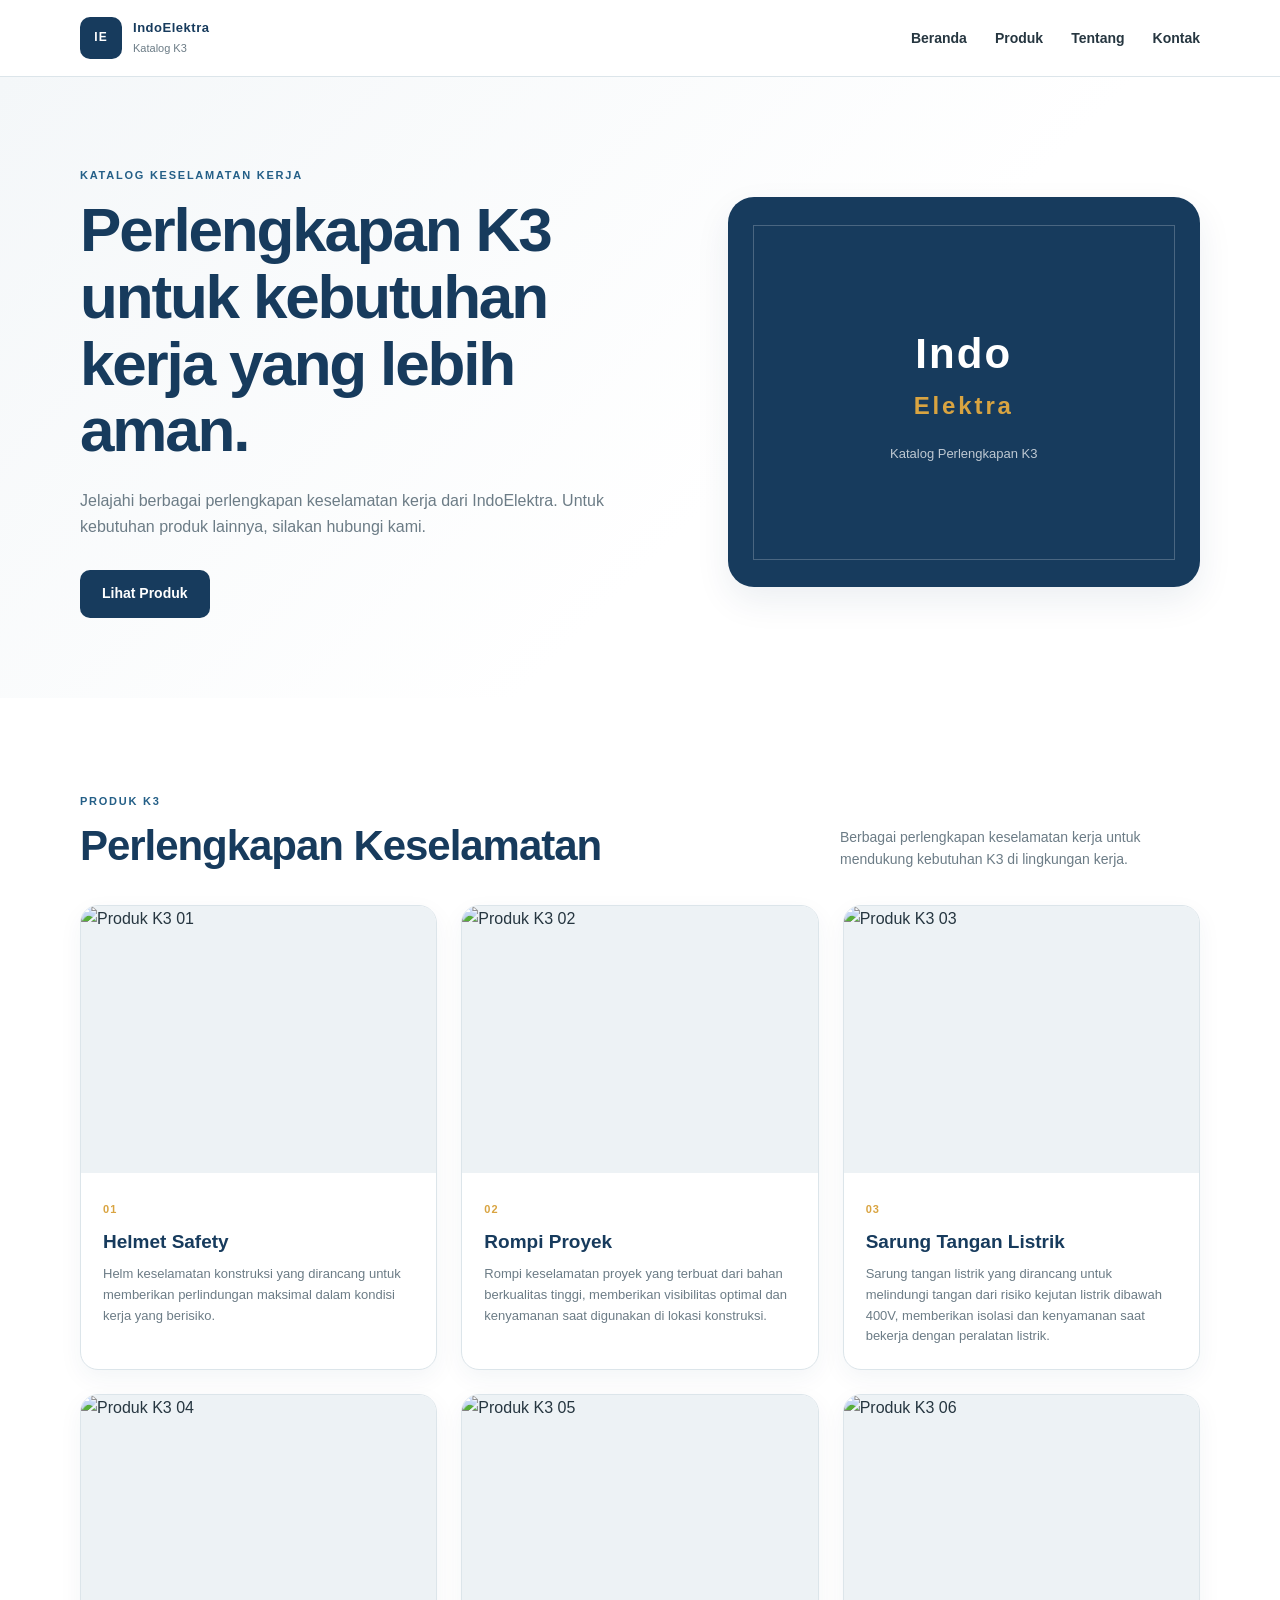
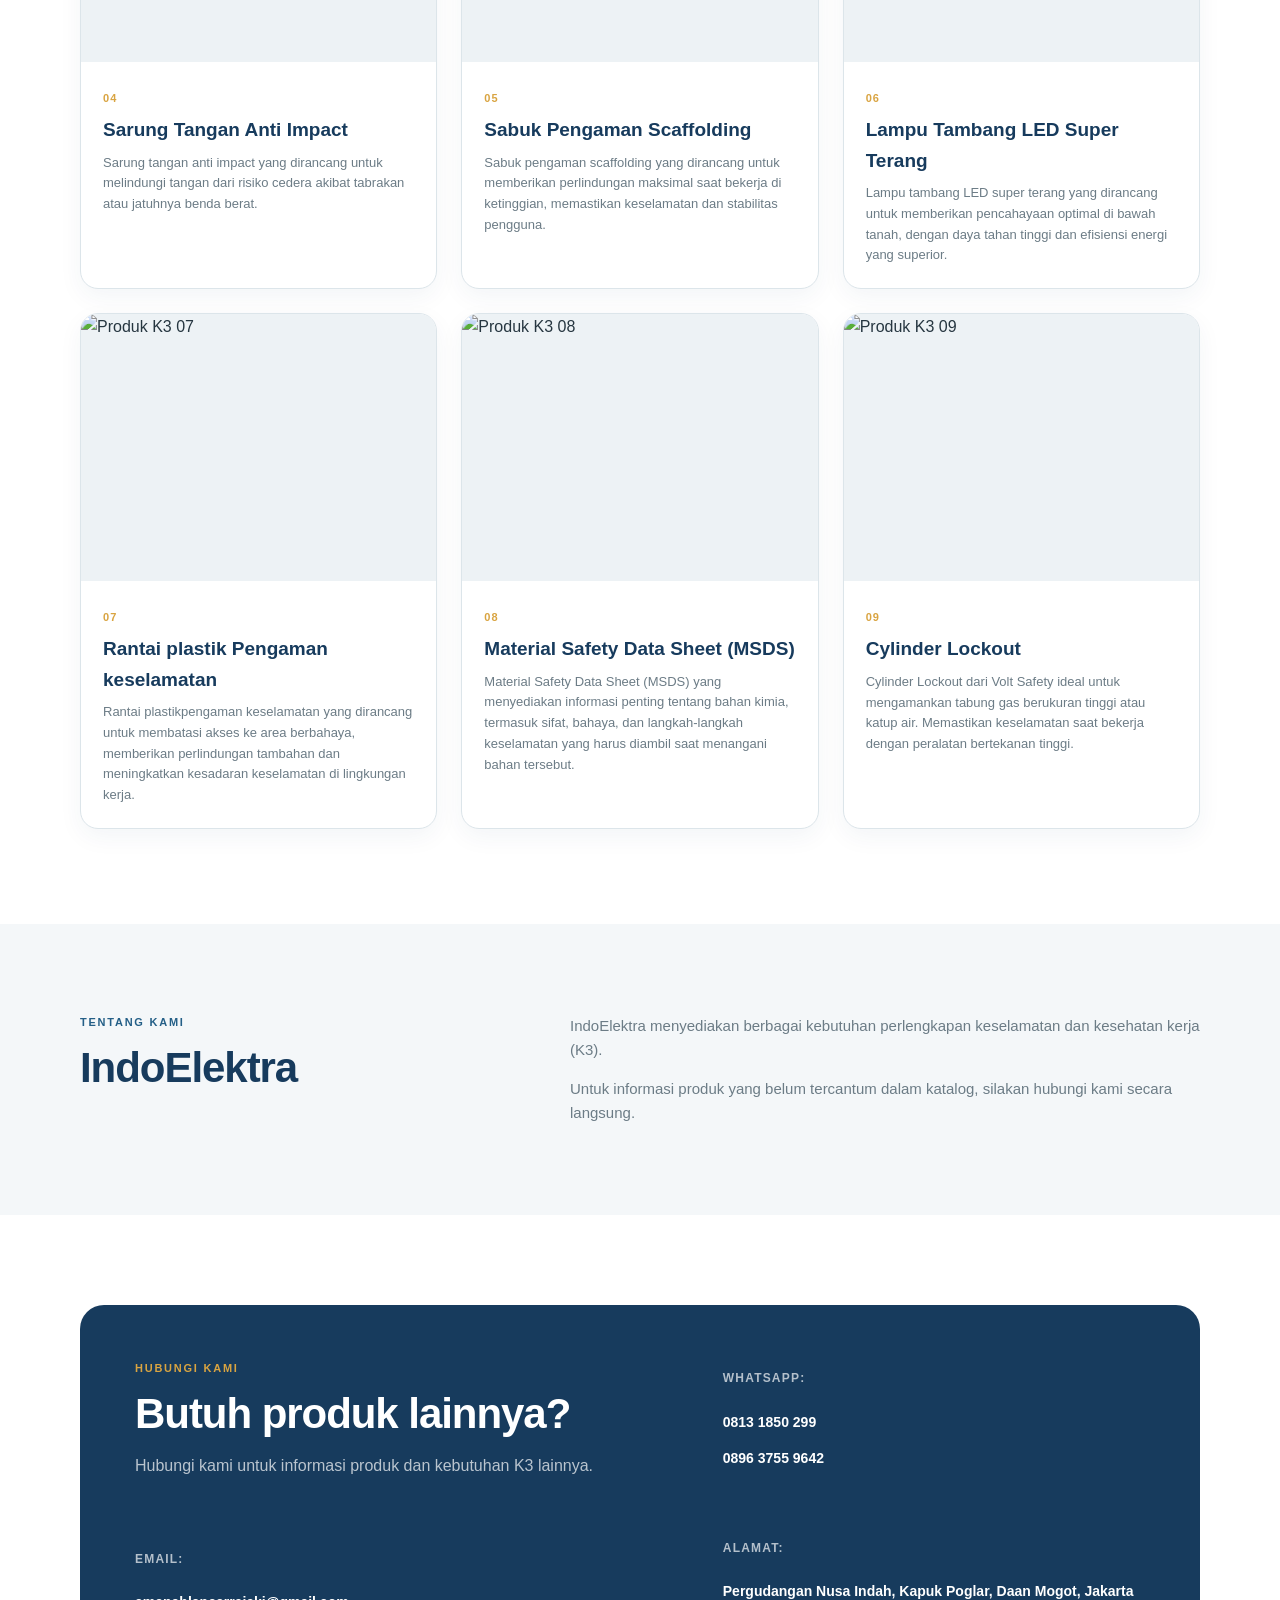
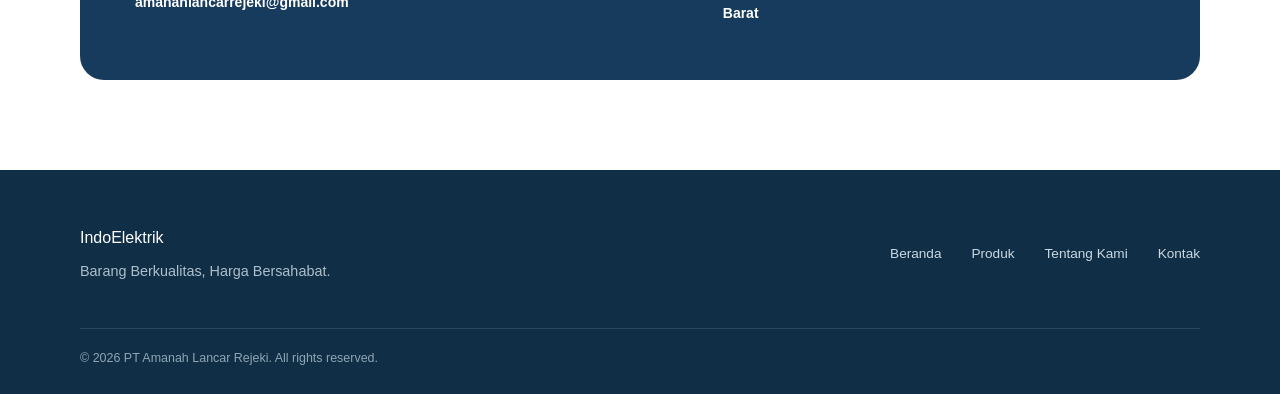
==== index.html @ 074d2fe7 "Add files via upload" ====
<!DOCTYPE html>
<html lang="id">

<head>
    <meta charset="UTF-8">

    <meta name="viewport" content="width=device-width, initial-scale=1.0">

    <meta
        name="description"
        content="Katalog produk K3 IndoElektra."
    >

    <title>Katalog K3 | IndoElektra</title>

    <link rel="stylesheet" href="style.css">
</head>


<body>

    <!-- ================= HEADER ================= -->

    <header class="site-header">

        <div class="container nav-wrap">

            <a href="#beranda" class="brand">

                <span class="brand-mark">
                    IE
                </span>

                <span class="brand-text">

                    <strong>
                        IndoElektra
                    </strong>

                    <small>
                        Katalog K3
                    </small>

                </span>

            </a>


            <!-- Hamburger -->

            <button
                class="menu-toggle"
                type="button"
                aria-label="Buka menu"
                aria-expanded="false"
            >

                <span></span>
                <span></span>
                <span></span>

            </button>


            <!-- Navigation -->

            <nav class="main-navigation">

                <a href="#beranda">
                    Beranda
                </a>

                <a href="#produk">
                    Produk
                </a>

                <a href="#tentang">
                    Tentang
                </a>

                <a href="#kontak">
                    Kontak
                </a>

            </nav>

        </div>

    </header>



    <main>


        <!-- ================= HERO ================= -->

        <section class="hero" id="beranda">

            <div class="container hero-grid">


                <div class="hero-copy">

                    <p class="eyebrow">
                        KATALOG KESELAMATAN KERJA
                    </p>


                    <h1>
                        Perlengkapan K3 untuk
                        kebutuhan kerja yang lebih aman.
                    </h1>


                    <p class="hero-text">
                        Jelajahi berbagai perlengkapan
                        keselamatan kerja dari IndoElektra.
                        Untuk kebutuhan produk lainnya,
                        silakan hubungi kami.
                    </p>


                    <a
                        href="#produk"
                        class="button button-primary"
                    >
                        Lihat Produk
                    </a>

                </div>



                <div class="hero-panel">

                    <div class="hero-panel-inner">

                        <span>
                            Indo
                        </span>

                        <strong>
                            Elektra
                        </strong>

                        <small>
                            Katalog Perlengkapan K3
                        </small>

                    </div>

                </div>

            </div>

        </section>



        <!-- ================= PRODUK ================= -->

        <section
            class="products-section"
            id="produk"
        >

            <div class="container">


                <div class="section-heading">

                    <div>

                        <p class="eyebrow">
                            PRODUK K3
                        </p>

                        <h2>
                            Perlengkapan Keselamatan
                        </h2>

                    </div>


                    <p>
                        Berbagai perlengkapan keselamatan
                        kerja untuk mendukung kebutuhan
                        K3 di lingkungan kerja.
                    </p>

                </div>



                <div class="product-grid">


                    <!-- PRODUK 01 -->

                    <article class="product-card">

                        <div class="product-image">

                            <img
                                src="Asset/Image/Construction Hard Hat Helmet.webp"
                                alt="Produk K3 01"
                            >

                        </div>

                        <div class="product-content">

                            <span class="product-number">
                                01
                            </span>

                            <h3>
                                Helmet Safety
                            </h3>

                            <p>
                                Helm keselamatan konstruksi yang dirancang untuk memberikan perlindungan maksimal dalam kondisi kerja yang berisiko.
                            </p>

                        </div>

                    </article>



                    <!-- PRODUK 02 -->

                    <article class="product-card">

                        <div class="product-image">

                            <img
                                src="Asset/Image/Rompi Proyek.jpeg"
                                alt="Produk K3 02"
                            >

                        </div>


                        <div class="product-content">

                            <span class="product-number">
                                02
                            </span>

                            <h3>
                                Rompi Proyek
                            </h3>

                            <p>
                                Rompi keselamatan proyek yang terbuat dari bahan berkualitas tinggi, memberikan visibilitas optimal dan kenyamanan saat digunakan di lokasi konstruksi.
                            </p>

                        </div>

                    </article>



                    <!-- PRODUK 03 -->

                    <article class="product-card">

                        <div class="product-image">

                            <img
                                src="Asset/Image/Insulated Electrician Gloves 400V.jpeg"
                                alt="Produk K3 03"
                            >

                        </div>


                        <div class="product-content">

                            <span class="product-number">
                                03
                            </span>

                            <h3>
                                Sarung Tangan Listrik
                            </h3>

                            <p>
                                Sarung tangan listrik yang dirancang untuk melindungi tangan dari risiko kejutan listrik dibawah 400V, memberikan isolasi dan kenyamanan saat bekerja dengan peralatan listrik.
                            </p>

                        </div>

                    </article>



                    <!-- PRODUK 04 -->

                    <article class="product-card">

                        <div class="product-image">

                            <img
                                src="Asset/Image/Anti Impact Gloves.jpeg"
                                alt="Produk K3 04"
                            >

                        </div>


                        <div class="product-content">

                            <span class="product-number">
                                04
                            </span>

                            <h3>
                                Sarung Tangan Anti Impact
                            </h3>

                            <p>
                                Sarung tangan anti impact yang dirancang untuk melindungi tangan dari risiko cedera akibat tabrakan atau jatuhnya benda berat. 
                            </p>

                        </div>

                    </article>



                    <!-- PRODUK 05 -->

                    <article class="product-card">

                        <div class="product-image">

                            <img
                                src="Asset/Image/Scaffolding Belt.jpeg"
                                alt="Produk K3 05"
                            >

                        </div>


                        <div class="product-content">

                            <span class="product-number">
                                05
                            </span>

                            <h3>
                                Sabuk Pengaman Scaffolding
                            </h3>

                            <p>
                                Sabuk pengaman scaffolding yang dirancang untuk memberikan perlindungan maksimal saat bekerja di ketinggian, memastikan keselamatan dan stabilitas pengguna.
                            </p>

                        </div>

                    </article>



                    <!-- PRODUK 06 -->

                    <article class="product-card">

                        <div class="product-image">

                            <img
                                src="Asset/Image/Superbright LED Mining Light.jpeg"
                                alt="Produk K3 06"
                            >

                        </div>


                        <div class="product-content">

                            <span class="product-number">
                                06
                            </span>

                            <h3>
                                Lampu Tambang LED Super Terang
                            </h3>

                            <p>
                                Lampu tambang LED super terang yang dirancang untuk memberikan pencahayaan optimal di bawah tanah, dengan daya tahan tinggi dan efisiensi energi yang superior.
                            </p>

                        </div>

                    </article>



                    <!-- PRODUK 07 -->

                    <article class="product-card">

                        <div class="product-image">

                            <img
                                src="Asset/Image/Black & Yellow Safety Barrier.jpeg"
                                alt="Produk K3 07"
                            >

                        </div>


                        <div class="product-content">

                            <span class="product-number">
                                07
                            </span>

                            <h3>
                                Rantai plastik Pengaman keselamatan
                            </h3>

                            <p>
                                Rantai plastikpengaman keselamatan yang dirancang untuk membatasi akses ke area berbahaya, memberikan perlindungan tambahan dan meningkatkan kesadaran keselamatan di lingkungan kerja.
                            </p>

                        </div>

                    </article>



                    <!-- PRODUK 08 -->

                    <article class="product-card">

                        <div class="product-image">

                            <img
                                src="Asset/Image/Material Safety Data Sheet (MSDS).jpeg"
                                alt="Produk K3 08"
                            >

                        </div>


                        <div class="product-content">

                            <span class="product-number">
                                08
                            </span>

                            <h3>
                                Material Safety Data Sheet (MSDS)
                            </h3>

                            <p>
                                Material Safety Data Sheet (MSDS) yang menyediakan informasi penting tentang bahan kimia, termasuk sifat, bahaya, dan langkah-langkah keselamatan yang harus diambil saat menangani bahan tersebut.
                            </p>

                        </div>

                    </article>



                    <!-- PRODUK 09 -->

                    <article class="product-card">

                        <div class="product-image">

                            <img
                                src="Asset/Image/Cylinder Lockout.jpeg"
                                alt="Produk K3 09"
                            >

                        </div>


                        <div class="product-content">

                            <span class="product-number">
                                09
                            </span>

                            <h3>
                                Cylinder Lockout
                            </h3>

                            <p>
                                Cylinder Lockout dari Volt Safety ideal untuk mengamankan tabung gas berukuran tinggi atau katup air. Memastikan keselamatan saat bekerja dengan peralatan bertekanan tinggi.
                            </p>

                        </div>

                    </article>

                </div>

            </div>

        </section>



        <!-- ================= TENTANG ================= -->

        <section
            class="about-section"
            id="tentang"
        >

            <div class="container about-grid">


                <div>

                    <p class="eyebrow">
                        TENTANG KAMI
                    </p>

                    <h2>
                        IndoElektra
                    </h2>

                </div>


                <div>

                    <!--
                    DATA PERUSAHAAN DAPAT DIGANTI
                    SETELAH MENDAPAT INFORMASI RESMI
                    DARI OWNER.
                    -->

                    <p>
                        IndoElektra menyediakan berbagai
                        kebutuhan perlengkapan keselamatan
                        dan kesehatan kerja (K3).
                    </p>

                    <p>
                        Untuk informasi produk yang belum
                        tercantum dalam katalog, silakan
                        hubungi kami secara langsung.
                    </p>

                </div>

            </div>

        </section>



        <!-- ================= KONTAK ================= -->

        <section
            class="contact-section"
            id="kontak"
        >

            <div class="container contact-box">


                <div>

                    <p class="eyebrow">
                        HUBUNGI KAMI
                    </p>

                    <h2>
                        Butuh produk lainnya?
                    </h2>

                    <p>
                        Hubungi kami untuk informasi
                        produk dan kebutuhan K3 lainnya.
                    </p>

                </div>

                <div class="contact-list">
                    <span class="contact-label">
                        WhatsApp: 
                    </span>

                    <a
                        href="https://wa.me/6281318500299"
                        target="_blank"
                        rel="noopener"
                        >
                            0813 1850 299
                    </a>

                    <a
                        href="https://wa.me/6289637559642"
                        target="_blank"
                        rel="noopener"
                        >
                            0896 3755 9642
                    </a>
                </div>

                <div class="contact-list">

                    <span class="contact-label">
                        Email: 
                    </span>

                    <a href="mailto:amanahlancarrejeki@gmail.com">
                        amanahlancarrejeki@gmail.com
                    </a>

                </div>

                <div class="contact-list">

                    <span class="contact-label">
                        Alamat: 
                    </span>

                    <h4>
                        Pergudangan Nusa Indah, Kapuk Poglar,
                        Daan Mogot, Jakarta Barat
                    </h4> 

                </div>
                
            </div>

        </section>


    </main>

    <!-- ================= FOOTER ================= -->
  
    <footer class="site-footer">

        <div class="container footer-content">

            <div class="footer-brand">

                <span class="brand-name">
                    IndoElektrik
                </span>

                <p>
                    Barang Berkualitas, Harga Bersahabat.
                </p>

            </div>


            <div class="footer-links">

                <a href="#beranda">
                    Beranda
                </a>

                <a href="#produk">
                    Produk
                </a>

                <a href="#tentang">
                    Tentang Kami
                </a>

                <a href="#kontak">
                    Kontak
                </a>

            </div>

        </div>


        <div class="container footer-bottom">

            <p>
                © <span id="current-year"></span>
                PT Amanah Lancar Rejeki.
                All rights reserved.
            </p>

        </div>

    </footer>



    <script src="script.js"></script>

</body>

</html>
---- style.css ----
/* ===============================
   BASIC
================================ */

:root {
    --navy: #173b5d;
    --blue: #245f87;
    --accent: #d9a441;

    --text: #263640;
    --muted: #6c7c86;

    --white: #ffffff;
    --surface: #f4f7f9;
    --border: #dce5ea;

    --shadow:
        0 14px 35px rgba(18, 57, 91, 0.08);

    --radius: 18px;
}


* {
    box-sizing: border-box;
    margin: 0;
    padding: 0;
}


html {
    scroll-behavior: smooth;
}


body {
    font-family:
        Arial,
        Helvetica,
        sans-serif;

    color: var(--text);

    background: var(--white);

    line-height: 1.6;
}


img {
    display: block;

    width: 100%;
}


a {
    color: inherit;

    text-decoration: none;
}


.container {
    width:
        min(
            1120px,
            calc(100% - 40px)
        );

    margin-inline: auto;
}


/* ===============================
   HEADER
================================ */

.site-header {
    position: sticky;

    top: 0;

    z-index: 1000;

    background:
        rgba(255, 255, 255, 0.96);

    border-bottom:
        1px solid var(--border);

    backdrop-filter:
        blur(12px);
}


.nav-wrap {
    min-height: 76px;

    display: flex;

    align-items: center;

    justify-content: space-between;

    gap: 30px;
}


.brand {
    display: flex;

    align-items: center;

    gap: 11px;
}


.brand-mark {
    width: 42px;

    height: 42px;

    display: grid;

    place-items: center;

    border-radius: 10px;

    background: var(--navy);

    color: var(--white);

    font-size: 12px;

    font-weight: 800;

    letter-spacing: 0.08em;
}


.brand-text {
    display: grid;

    gap: 1px;
}


.brand-text strong {
    color: var(--navy);

    font-size: 13px;

    letter-spacing: 0.04em;
}


.brand-text small {
    color: var(--muted);

    font-size: 11px;
}


.main-navigation {
    display: flex;

    align-items: center;

    gap: 28px;
}


.main-navigation a {
    position: relative;

    color: var(--text);

    font-size: 14px;

    font-weight: 600;
}


.main-navigation a::after {
    content: "";

    position: absolute;

    left: 0;

    bottom: -7px;

    width: 0;

    height: 2px;

    background: var(--accent);

    transition:
        width 0.25s ease;
}


.main-navigation a:hover::after {
    width: 100%;
}

/* ===============================
   HAMBURGER
================================ */

.menu-toggle {
    display: none;

    width: 44px;

    height: 44px;

    border: 0;

    background: transparent;

    cursor: pointer;
}


.menu-toggle span {
    display: block;

    width: 23px;

    height: 2px;

    margin: 5px auto;

    background: var(--navy);
}

/* ===============================
   HERO
================================ */

.hero {
    padding:
        90px 0
        80px;

    background:
        linear-gradient(
            135deg,
            #f4f7f9 0%,
            #ffffff 60%
        );
}


.hero-grid {
    display: grid;

    grid-template-columns:
        1.1fr
        0.9fr;

    align-items: center;

    gap: 70px;
}


.eyebrow {
    margin-bottom: 12px;

    color: var(--blue);

    font-size: 11px;

    font-weight: 800;

    letter-spacing: 0.16em;
}


.hero h1 {
    max-width: 680px;

    color: var(--navy);

    font-size:
        clamp(
            36px,
            5vw,
            62px
        );

    line-height: 1.08;

    letter-spacing:
        -0.035em;
}


.hero-text {
    max-width: 590px;

    margin:
        24px 0
        30px;

    color: var(--muted);

    font-size: 16px;
}


.button {
    display: inline-flex;

    align-items: center;

    justify-content: center;

    min-height: 48px;

    padding:
        0 22px;

    border-radius: 10px;

    font-size: 14px;

    font-weight: 700;
}


.button-primary {
    background: var(--navy);

    color: var(--white);

    transition:
        transform 0.2s ease,
        background 0.2s ease;
}


.button-primary:hover {
    background: var(--blue);

    transform:
        translateY(-2px);
}



/* ===============================
   HERO PANEL
================================ */

.hero-panel {
    min-height: 390px;

    display: grid;

    place-items: center;

    padding: 25px;

    border-radius: 26px;

    background: var(--navy);

    box-shadow: var(--shadow);
}


.hero-panel-inner {
    width: 100%;

    min-height: 335px;

    display: flex;

    flex-direction: column;

    justify-content: center;

    align-items: center;

    padding: 40px;

    border:
        1px solid
        rgba(255, 255, 255, 0.22);

    color: var(--white);

    text-align: center;
}


.hero-panel-inner span {
    font-size: 42px;

    font-weight: 800;

    letter-spacing: 0.05em;
}


.hero-panel-inner strong {
    color: var(--accent);

    font-size: 24px;

    letter-spacing: 0.12em;
}


.hero-panel-inner small {
    margin-top: 18px;

    color:
        rgba(
            255,
            255,
            255,
            0.72
        );

    font-size: 13px;
}

/* ===============================
   PRODUCTS
================================ */

.products-section {
    padding:
        95px 0;
}


.section-heading {
    display: flex;

    align-items: end;

    justify-content:
        space-between;

    gap: 40px;

    margin-bottom: 35px;
}


.section-heading h2,
.about-section h2,
.contact-box h2 {
    color: var(--navy);

    font-size:
        clamp(
            28px,
            4vw,
            42px
        );

    line-height: 1.15;

    letter-spacing:
        -0.025em;
}


.section-heading > p {
    max-width: 360px;

    color: var(--muted);

    font-size: 14px;
}


.product-grid {
    display: grid;

    grid-template-columns:
        repeat(3, 1fr);

    gap: 24px;
}


.product-card {
    overflow: hidden;

    border:
        1px solid
        var(--border);

    border-radius:
        var(--radius);

    background:
        var(--white);

    box-shadow:
        0 8px 25px
        rgba(18, 57, 91, 0.05);

    transition:
        transform 0.25s ease,
        box-shadow 0.25s ease;
}


.product-card:hover {
    transform:
        translateY(-5px);

    box-shadow:
        var(--shadow);
}


.product-image {
    aspect-ratio: 4 / 3;

    overflow: hidden;

    background:
        #edf2f5;
}


.product-image img {
    width: 100%;

    height: 100%;

    object-fit: cover;
}


.product-content {
    padding: 22px;
}


.product-number {
    color: var(--accent);

    font-size: 11px;

    font-weight: 800;

    letter-spacing: 0.1em;
}


.product-content h3 {
    margin:
        6px 0
        7px;

    color: var(--navy);

    font-size: 19px;
}


.product-content p {
    color: var(--muted);

    font-size: 13px;
}


/* ===============================
   ABOUT
================================ */

.about-section {
    padding:
        90px 0;

    background:
        var(--surface);
}


.about-grid {
    display: grid;

    grid-template-columns:
        0.8fr
        1.2fr;

    gap: 70px;
}


.about-grid > div:last-child {
    color: var(--muted);

    font-size: 15px;
}


.about-grid p + p {
    margin-top: 15px;
}


/* ===============================
   CONTACT
================================ */

.contact-section {
    padding:
        90px 0;
}


.contact-box {
    display: grid;

    grid-template-columns:
        1fr
        0.8fr;

    gap: 60px;

    padding: 55px;

    border-radius: 24px;

    background: var(--navy);

    color: var(--white);
}


.contact-box h2 {
    color: var(--white);
}


.contact-box .eyebrow {
    color: var(--accent);
}


.contact-box > div:first-child p:last-child {
    max-width: 500px;

    margin-top: 15px;

    color:
        rgba(
            255,
            255,
            255,
            0.7
        );
}


.contact-list {
    display: grid;

    align-content: center;

    gap: 14px;

    font-size: 14px;
}

.contact-label {
    display: block;
    margin-bottom: 8px;
    color: white;
    font-size: 0.75rem;
    font-weight: 700;
    letter-spacing: 0.1em;
    text-transform: uppercase;
}

.contact-list a {
    color: var(--white);

    font-weight: 700;
}


.contact-list a:hover {
    color: var(--accent);
}


.contact-list span {
    color:
        rgba(
            255,
            255,
            255,
            0.68
        );
}


/* ===============================
   FOOTER
================================ */

.site-footer {
    color: #cbd8e1;
    background: #102f47;
}

.footer-content {
    display: flex;
    justify-content: space-between;
    gap: 50px;
    padding-top: 55px;
    padding-bottom: 45px;
}

.footer-brand .brand-name {
    color: #ffffff;
}

.footer-brand p {
    margin-top: 10px;
    color: #aebfca;
    font-size: 0.9rem;
}

.footer-links {
    display: flex;
    flex-wrap: wrap;
    align-items: center;
    grid-template-columns: repeat(4, 1fr);
    gap: 30px;
}

.footer-links a {
    color: #cbd8e1;
    font-size: 0.85rem;
}

.footer-links a:hover {
    color: #ffffff;
}

.footer-bottom {
    padding-top: 20px;
    padding-bottom: 25px;
    border-top: 1px solid rgba(255, 255, 255, 0.12);
}

.footer-bottom p {
    color: #8fa5b3;
    font-size: 0.78rem;
}


/* ===============================
   TABLET
================================ */

@media (max-width: 700px) {

    .hero-grid,
    .about-grid,
    .contact-box {
        grid-template-columns: 1fr;
    }


    .hero-grid {
        gap: 45px;
    }


    .product-grid {
        grid-template-columns:
            repeat(2, 1fr);
    }


    .section-heading {
        align-items: flex-start;

        flex-direction: column;

        gap: 12px;
    }

}


/* ===============================
   MOBILE
================================ */

@media (max-width: 400px) {

    .container {
        width:
            calc(100% - 28px);
    }


    .nav-wrap {
        min-height: 68px;
    }


    .menu-toggle {
        display: block;

        position: relative;

        z-index: 1001;
    }


    .main-navigation {

        position: absolute;

        top: 68px;

        left: 14px;

        right: 14px;

        display: flex;

        flex-direction: column;

        align-items: stretch;

        gap: 0;

        padding: 8px;

        border:
            1px solid
            var(--border);

        border-radius: 14px;

        background:
            var(--white);

        box-shadow:
            var(--shadow);

        opacity: 0;

        visibility: hidden;

        transform:
            translateY(-8px);

        pointer-events: none;

        transition:
            0.2s ease;
    }


    .main-navigation.active {

        opacity: 1;

        visibility: visible;

        transform:
            translateY(0);

        pointer-events: auto;
    }


    .main-navigation a {

        padding:
            12px 14px;

        border-radius: 9px;
    }


    .main-navigation a:hover {
        background:
            var(--surface);
    }


    .main-navigation a::after {
        display: none;
    }


    .brand-text strong {
        font-size: 11px;
    }


    .brand-text small {
        font-size: 10px;
    }


    .hero {
        padding:
            65px 0
            55px;
    }


    .hero h1 {
        font-size: 38px;
    }


    .hero-panel {
        min-height: 300px;
    }


    .hero-panel-inner {
        min-height: 245px;

        padding: 25px;
    }


    .hero-panel-inner span {
        font-size: 32px;
    }


    .products-section,
    .about-section,
    .contact-section {
        padding:
            65px 0;
    }


    .product-grid {
        grid-template-columns: 1fr;

        gap: 18px;
    }


    .contact-box {
        padding:
            32px 24px;

        gap: 35px;
    }


    .footer-wrap {
        flex-direction: column;
    }

    .footer-links {
        grid-template-columns: repeat(2, 1fr);
    }

}

/* =========================
   ACCESSIBILITY
========================= */

@media (prefers-reduced-motion: reduce) {

    html {
        scroll-behavior: auto;
    }

    *,
    *::before,
    *::after {
        transition-duration: 0.01ms !important;
        animation-duration: 0.01ms !important;
    }
}
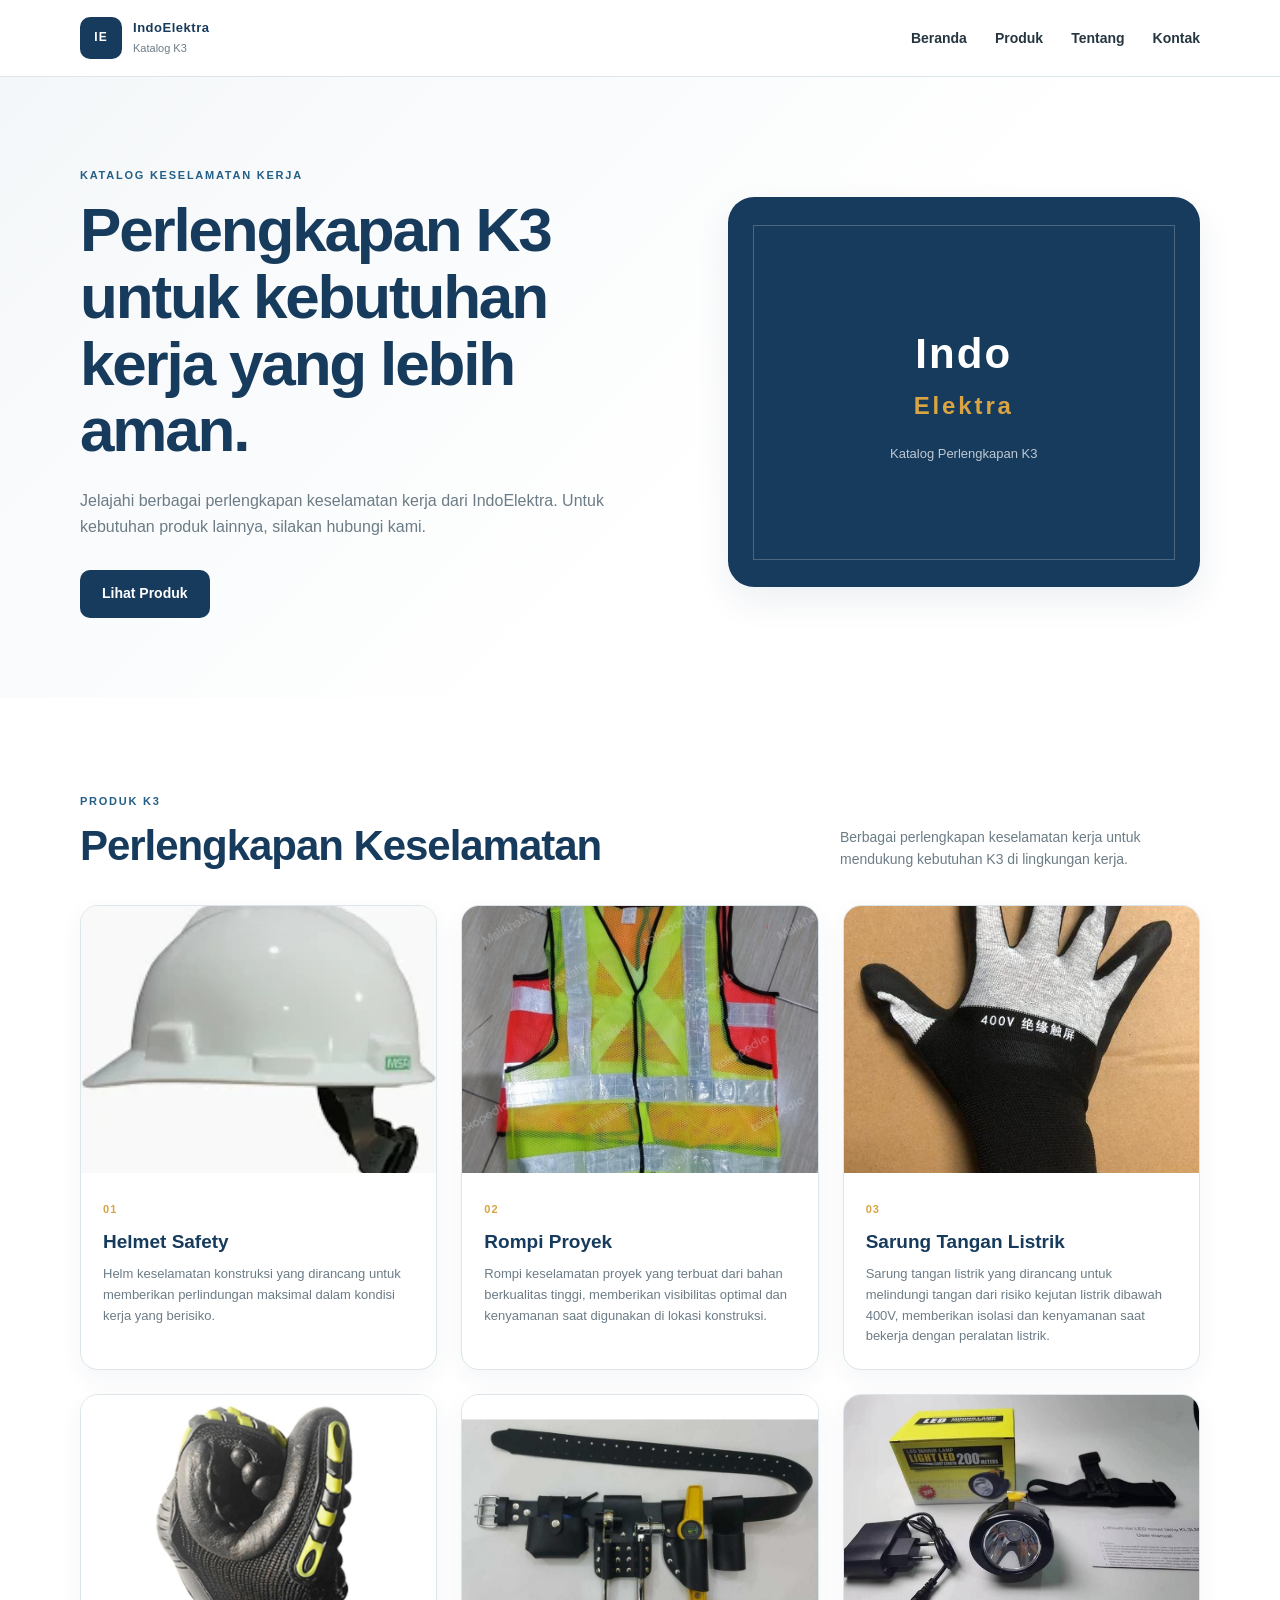
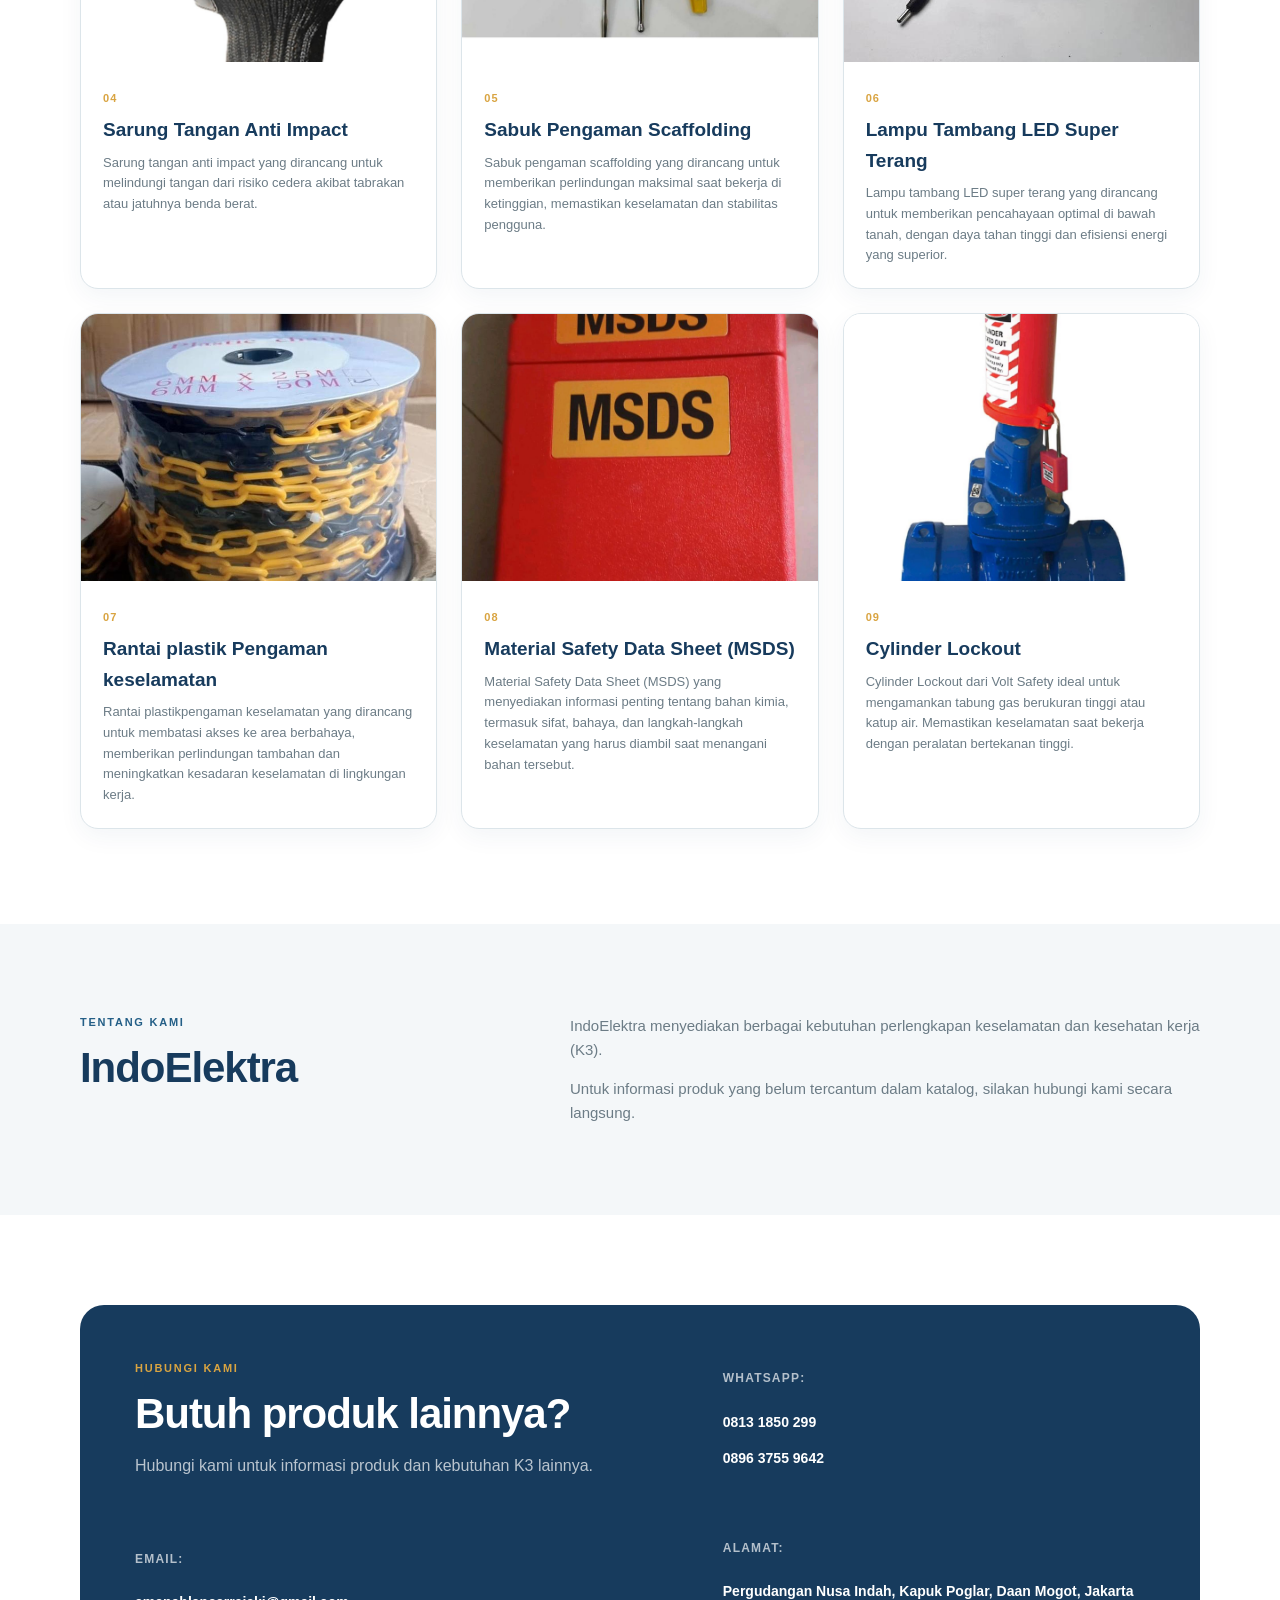
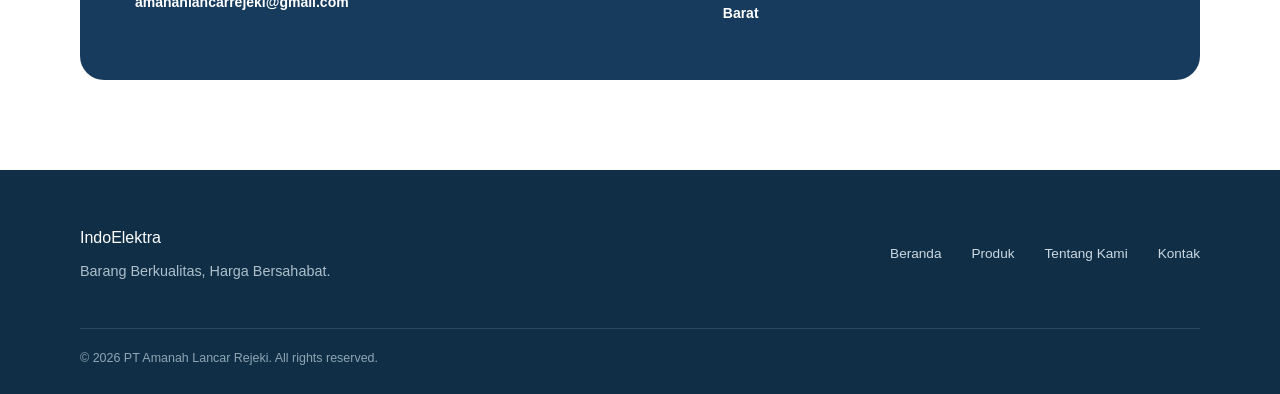
==== commit fab40fd5: "Update index.html" ====
--- a/index.html
+++ b/index.html
@@ -648,7 +648,7 @@
             <div class="footer-brand">
 
                 <span class="brand-name">
-                    IndoElektrik
+                    IndoElektra
                 </span>
 
                 <p>
@@ -699,4 +699,4 @@
 
 </body>
 
-</html>+</html>
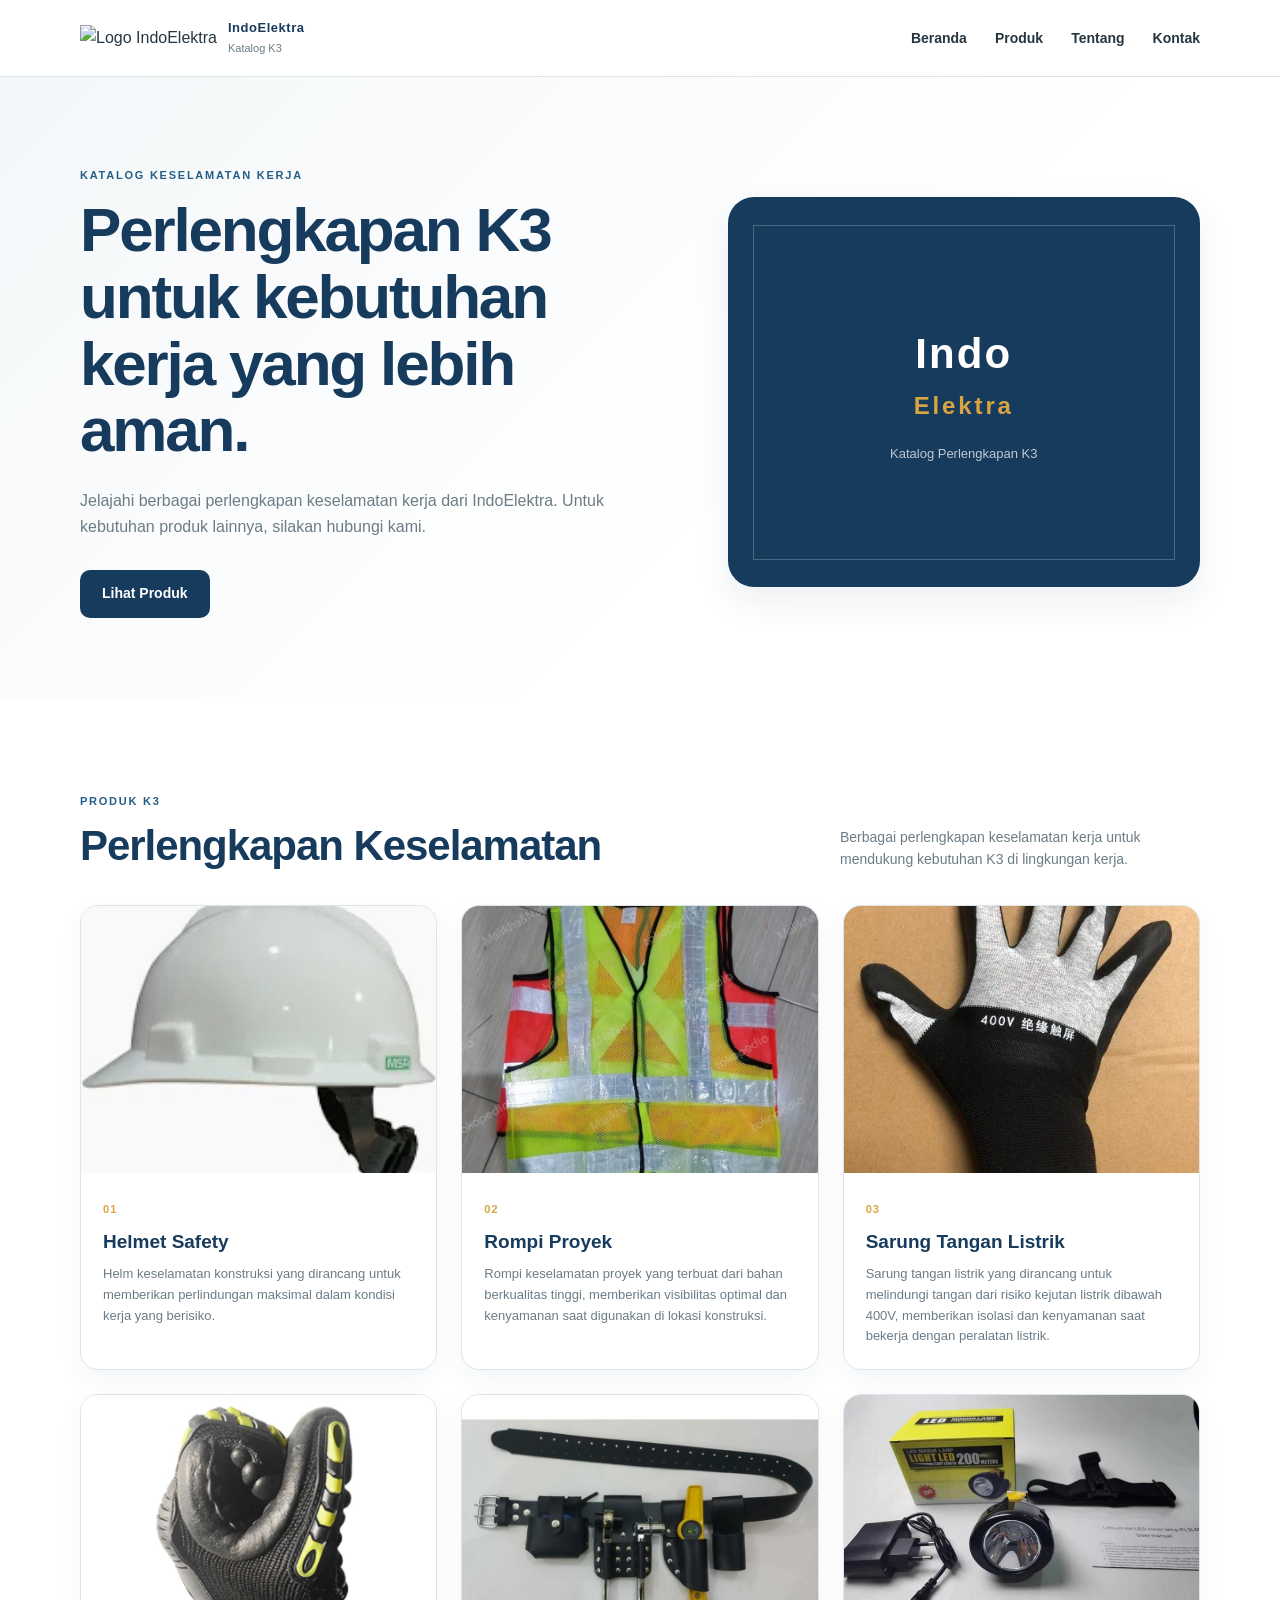
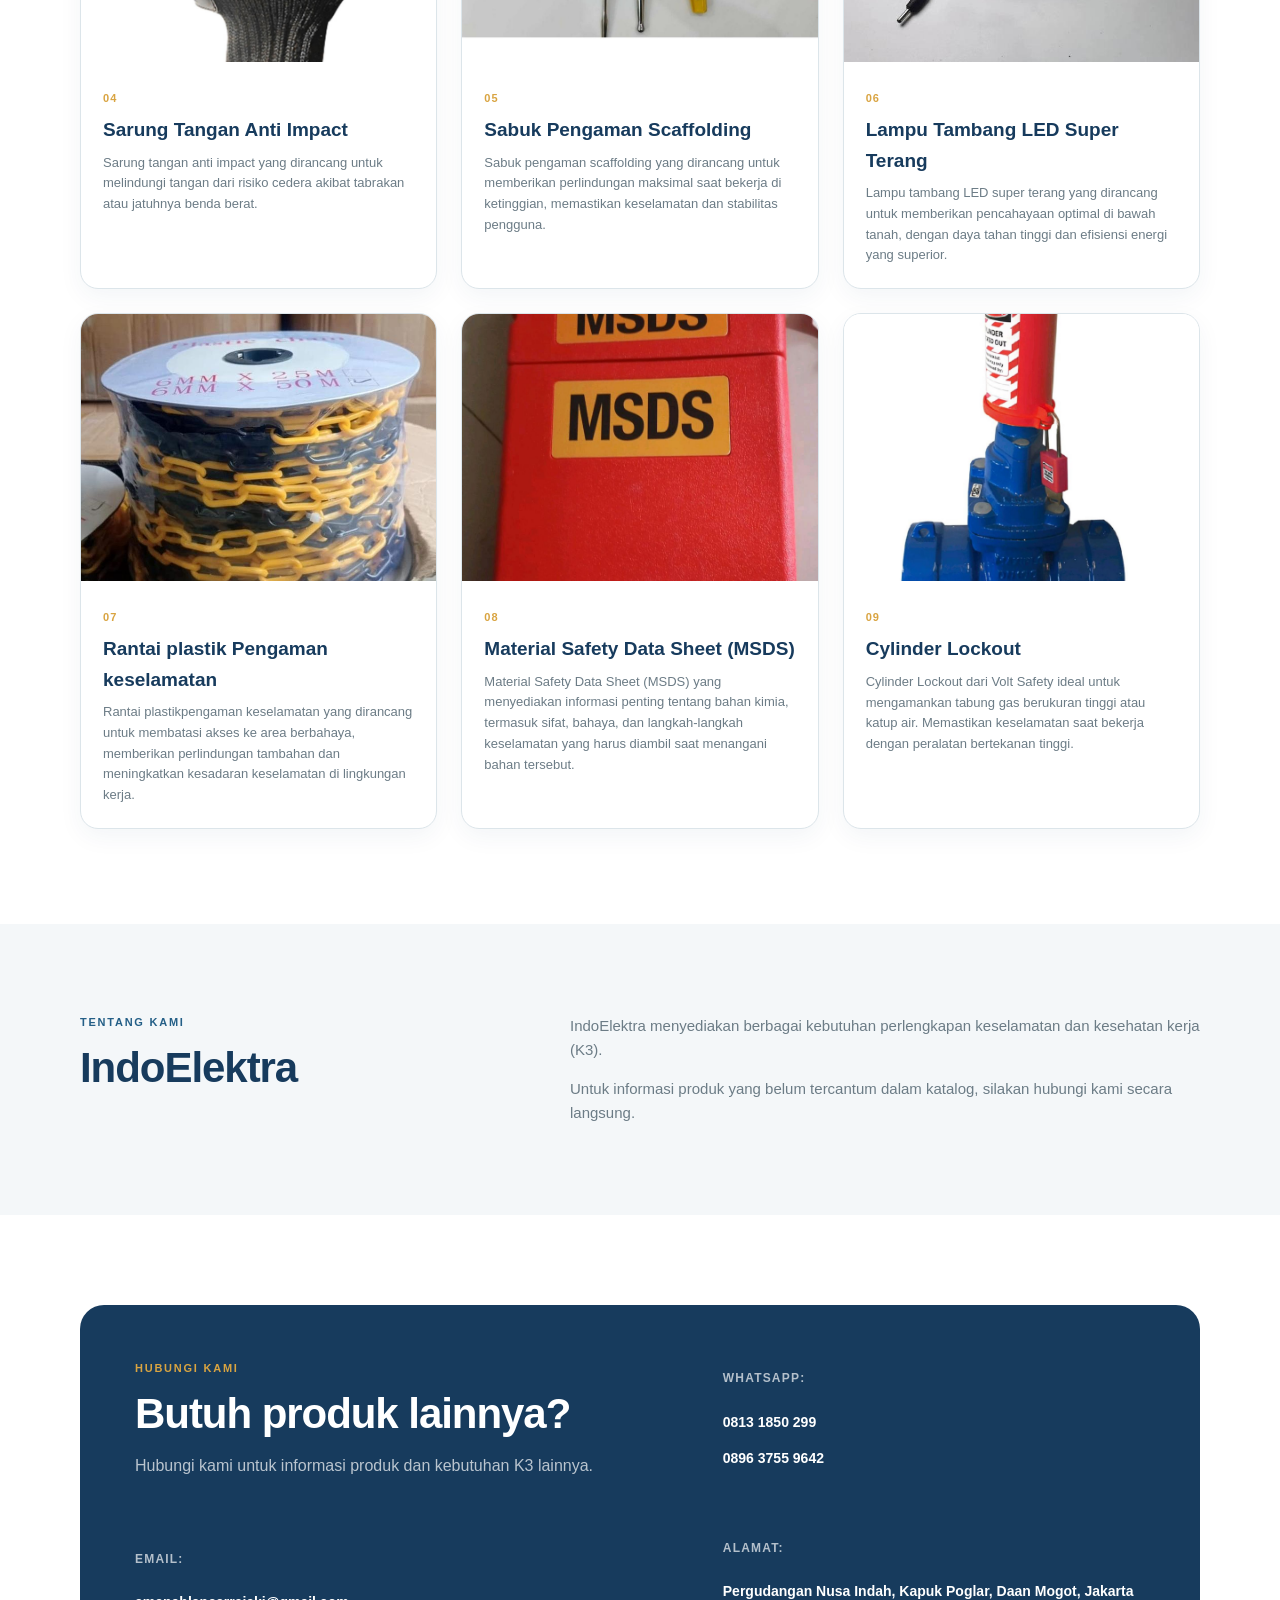
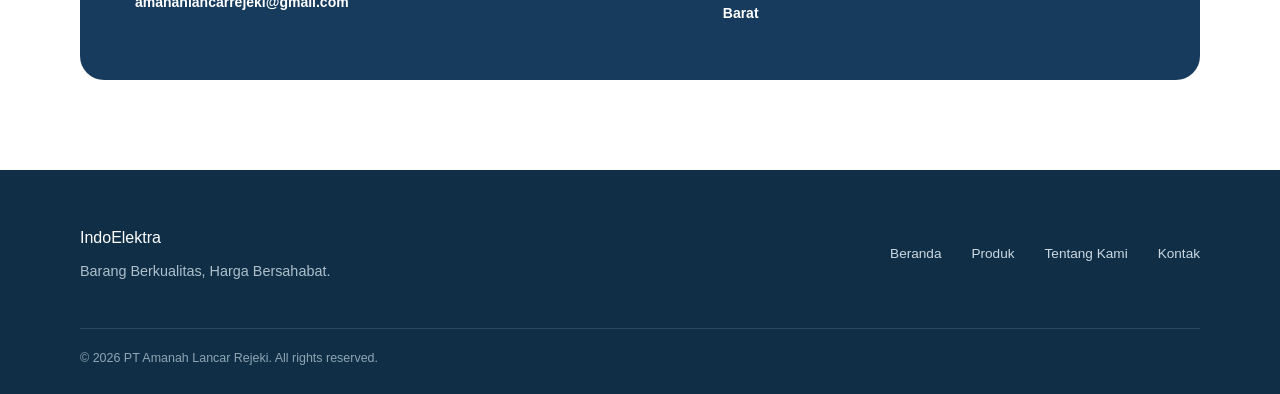
==== commit 3789d122: "Update index.html" ====
--- a/index.html
+++ b/index.html
@@ -5,14 +5,18 @@
     <meta charset="UTF-8">
 
     <meta name="viewport" content="width=device-width, initial-scale=1.0">
-
+    
     <meta
         name="description"
         content="Katalog produk K3 IndoElektra."
     >
 
     <title>Katalog K3 | IndoElektra</title>
-
+    
+    <link rel="icon" href="Logo/Logo IE favicon.jpeg" type="image/png">
+    
+    <meta name="google-site-verification" content="1w_jAWT9mxdL_C9yTK04370eZdc3jRLpix9M7gRk3Os" />
+    
     <link rel="stylesheet" href="style.css">
 </head>
 
@@ -27,9 +31,11 @@
 
             <a href="#beranda" class="brand">
 
-                <span class="brand-mark">
-                    IE
-                </span>
+                <img
+                    src="Logo/Logo IE web.jpeg"
+                    alt="Logo IndoElektra"
+                    class="brand-logo"
+                >
 
                 <span class="brand-text">
 
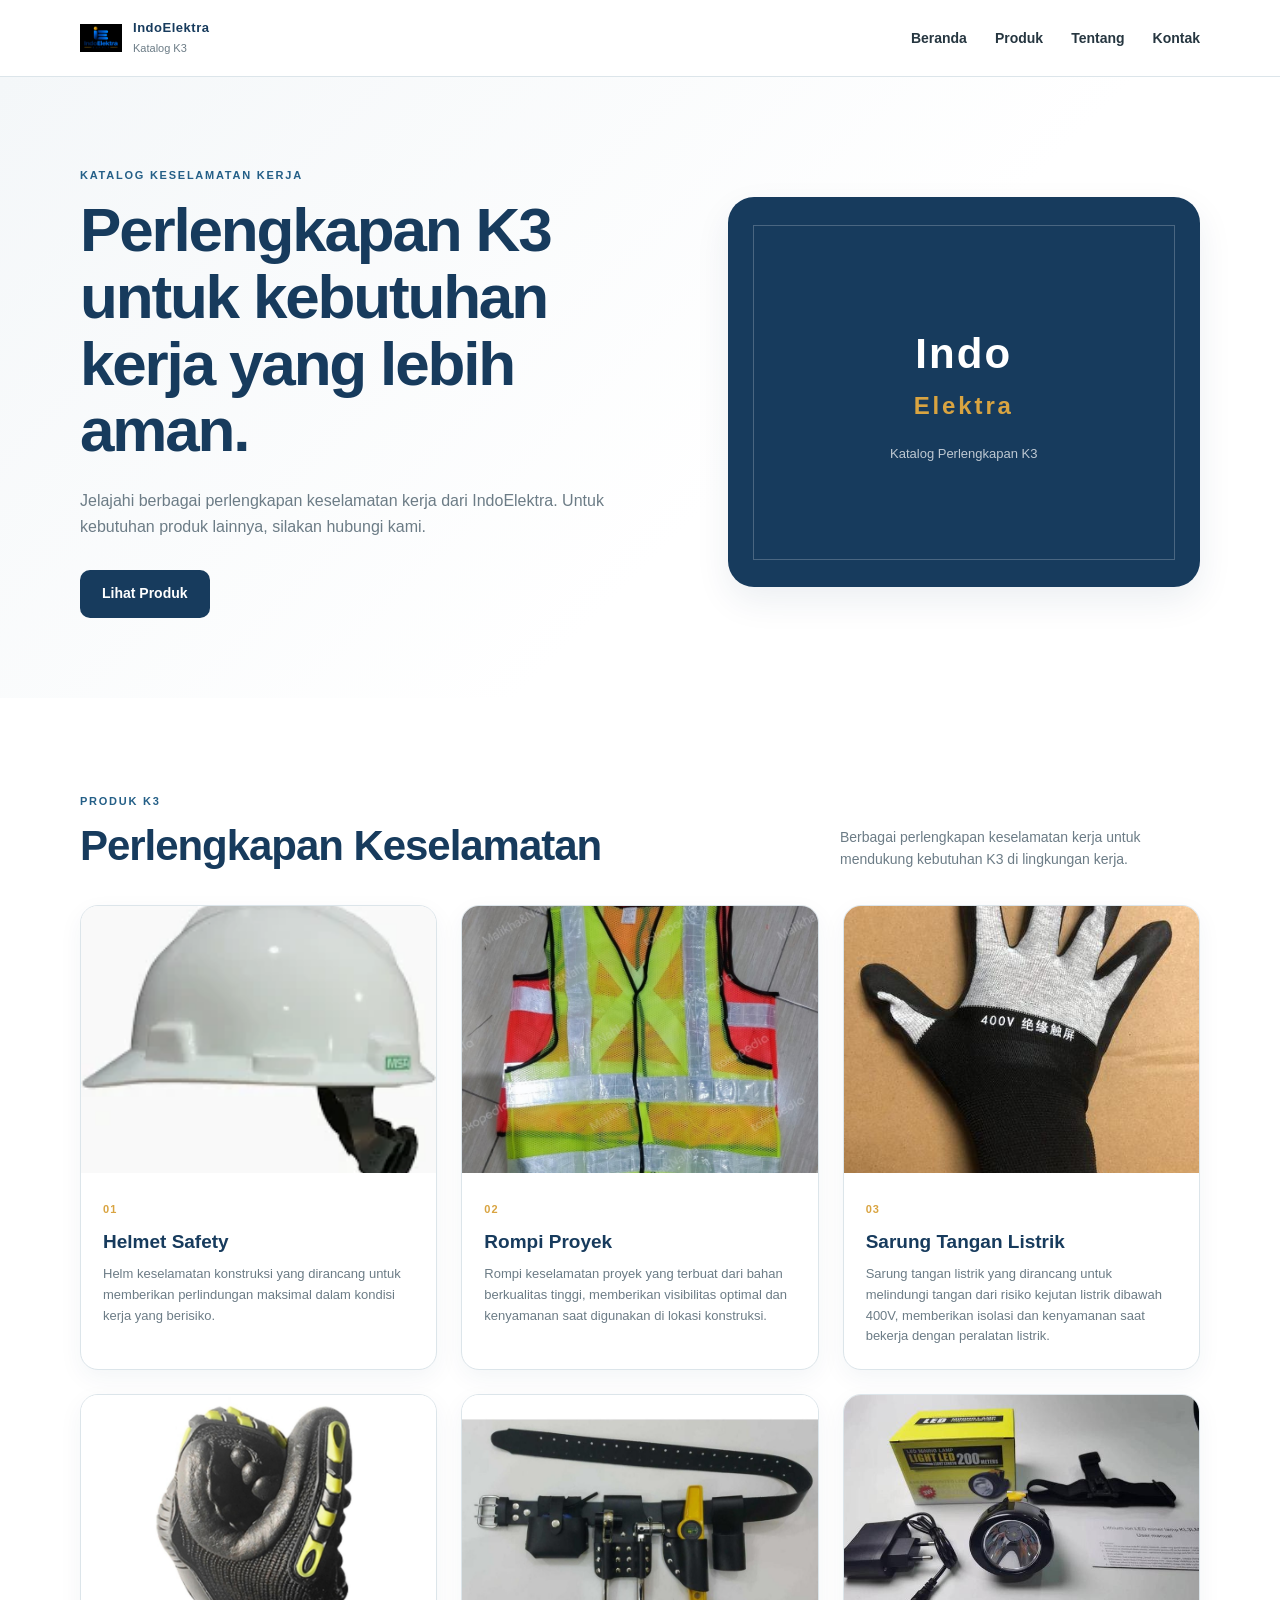
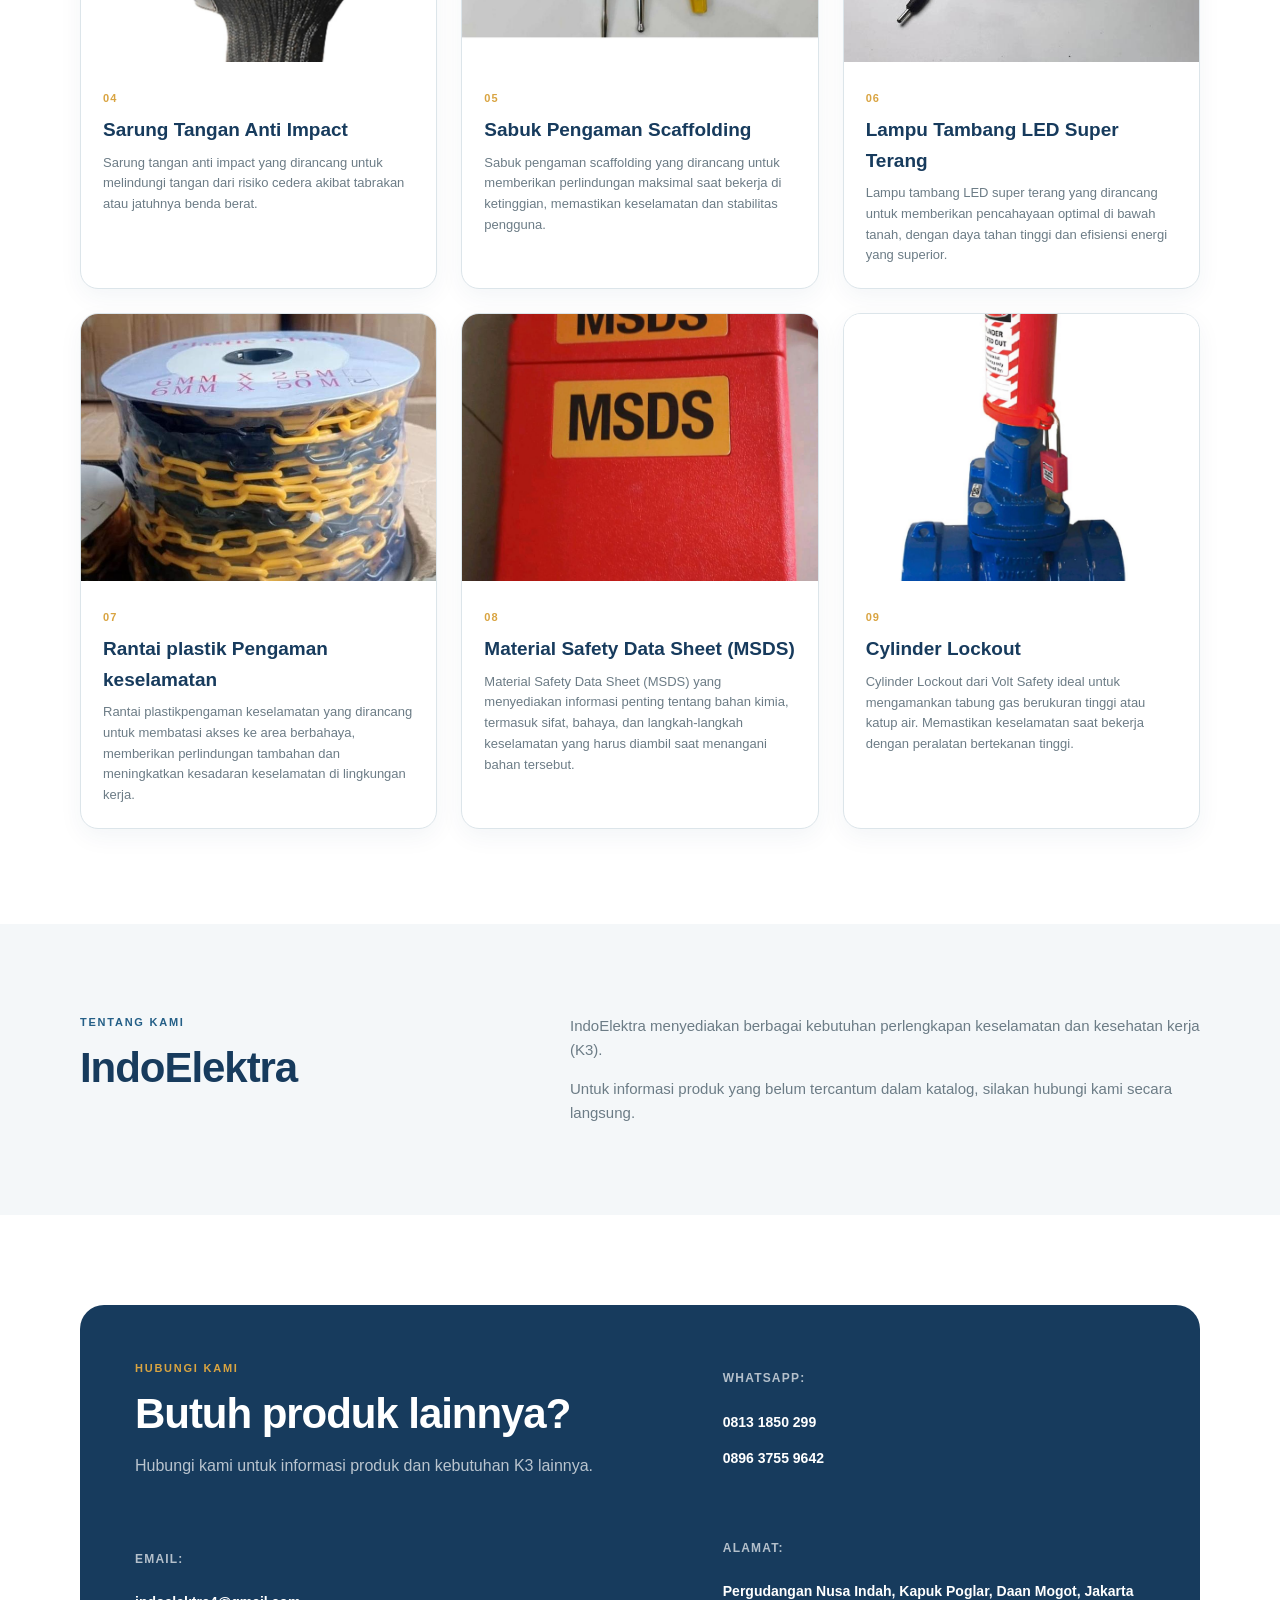
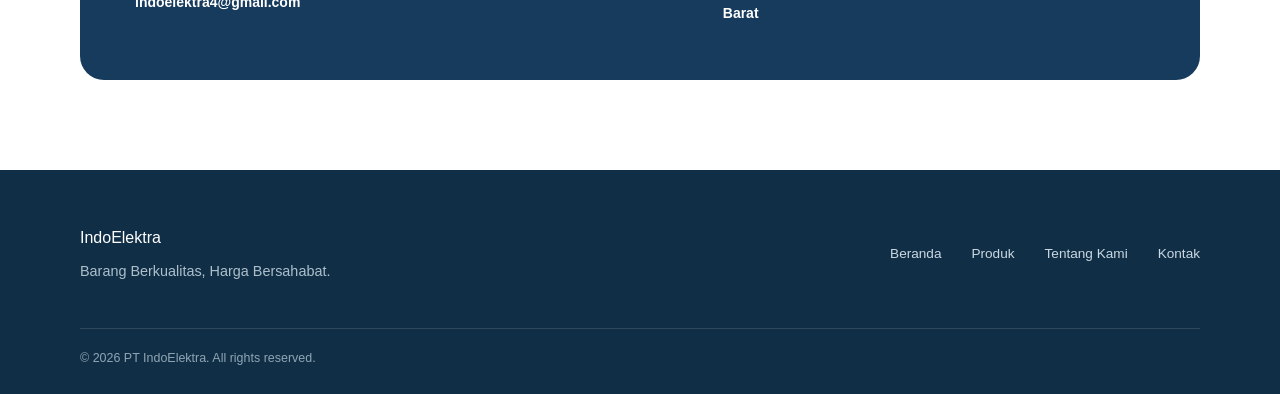
==== commit f4ea44e7: "Update index.html" ====
--- a/index.html
+++ b/index.html
@@ -619,8 +619,8 @@
                         Email: 
                     </span>
 
-                    <a href="mailto:amanahlancarrejeki@gmail.com">
-                        amanahlancarrejeki@gmail.com
+                    <a href="mailto:indoelektra4@gmail.com">
+                        indoelektra4@gmail.com
                     </a>
 
                 </div>
@@ -691,7 +691,7 @@
 
             <p>
                 © <span id="current-year"></span>
-                PT Amanah Lancar Rejeki.
+                PT IndoElektra.
                 All rights reserved.
             </p>
 
--- a/style.css
+++ b/style.css
@@ -106,45 +106,29 @@
     gap: 30px;
 }
 
+/* ===============================
+   BRAND LOGO
+================================ */
 
 .brand {
     display: flex;
-
     align-items: center;
-
     gap: 11px;
 }
 
-
-.brand-mark {
+.brand-logo {
     width: 42px;
-
     height: 42px;
 
-    display: grid;
-
-    place-items: center;
-
-    border-radius: 10px;
-
-    background: var(--navy);
-
-    color: var(--white);
-
-    font-size: 12px;
-
-    font-weight: 800;
-
-    letter-spacing: 0.08em;
-}
-
+    object-fit: contain;
+
+    flex-shrink: 0;
+}
 
 .brand-text {
     display: grid;
-
     gap: 1px;
 }
-
 
 .brand-text strong {
     color: var(--navy);
@@ -154,14 +138,12 @@
     letter-spacing: 0.04em;
 }
 
-
 .brand-text small {
     color: var(--muted);
 
     font-size: 11px;
 }
 
-
 .main-navigation {
     display: flex;
 
@@ -170,7 +152,6 @@
     gap: 28px;
 }
 
-
 .main-navigation a {
     position: relative;
 
@@ -180,7 +161,6 @@
 
     font-weight: 600;
 }
-
 
 .main-navigation a::after {
     content: "";
@@ -995,4 +975,4 @@
         transition-duration: 0.01ms !important;
         animation-duration: 0.01ms !important;
     }
-}+}
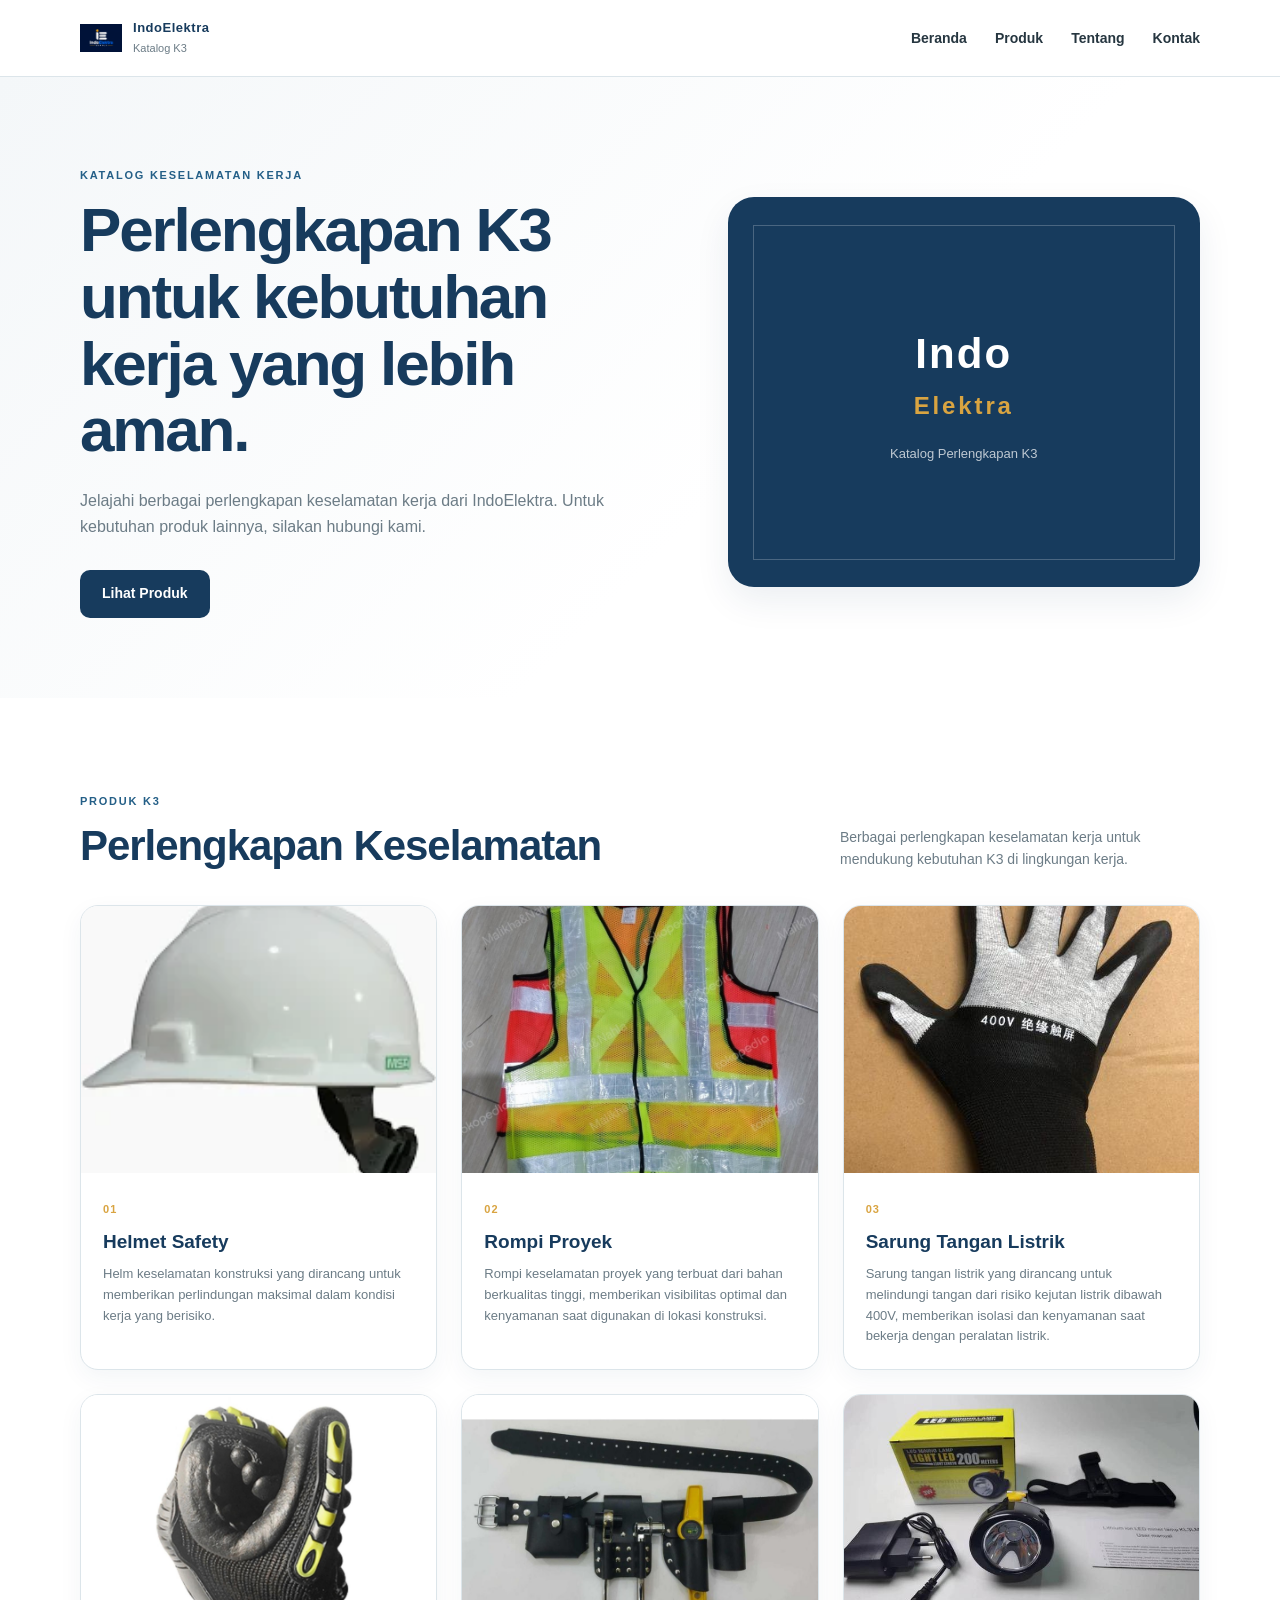
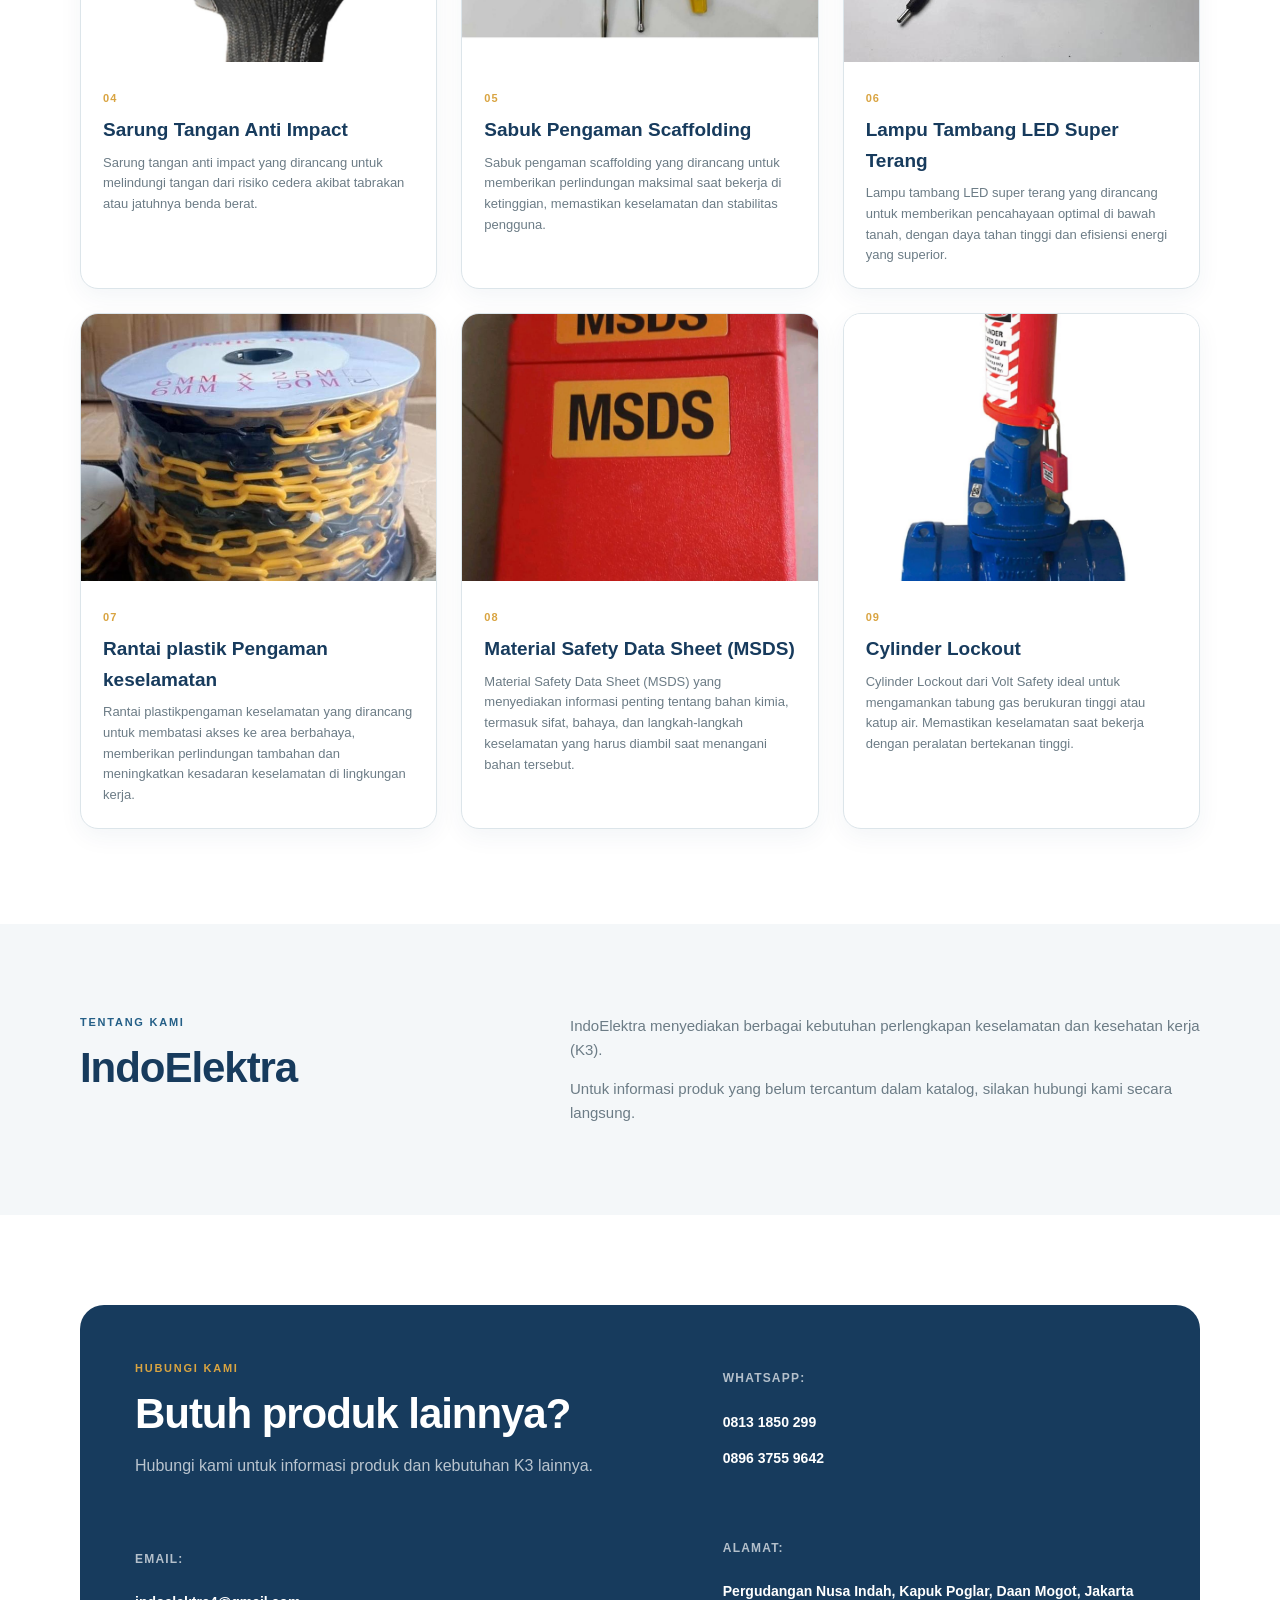
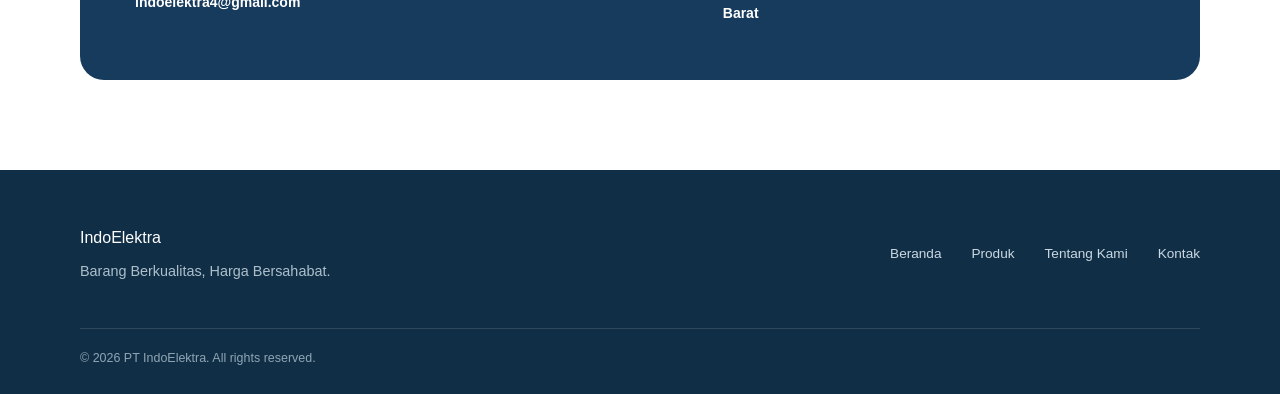
==== commit 945c8e88: "Fix HTML structure and update logo image" ====
--- a/index.html
+++ b/index.html
@@ -32,7 +32,7 @@
             <a href="#beranda" class="brand">
 
                 <img
-                    src="Logo/Logo IE web.jpeg"
+                    src="Logo/Logo IE terang.png"
                     alt="Logo IndoElektra"
                     class="brand-logo"
                 >
